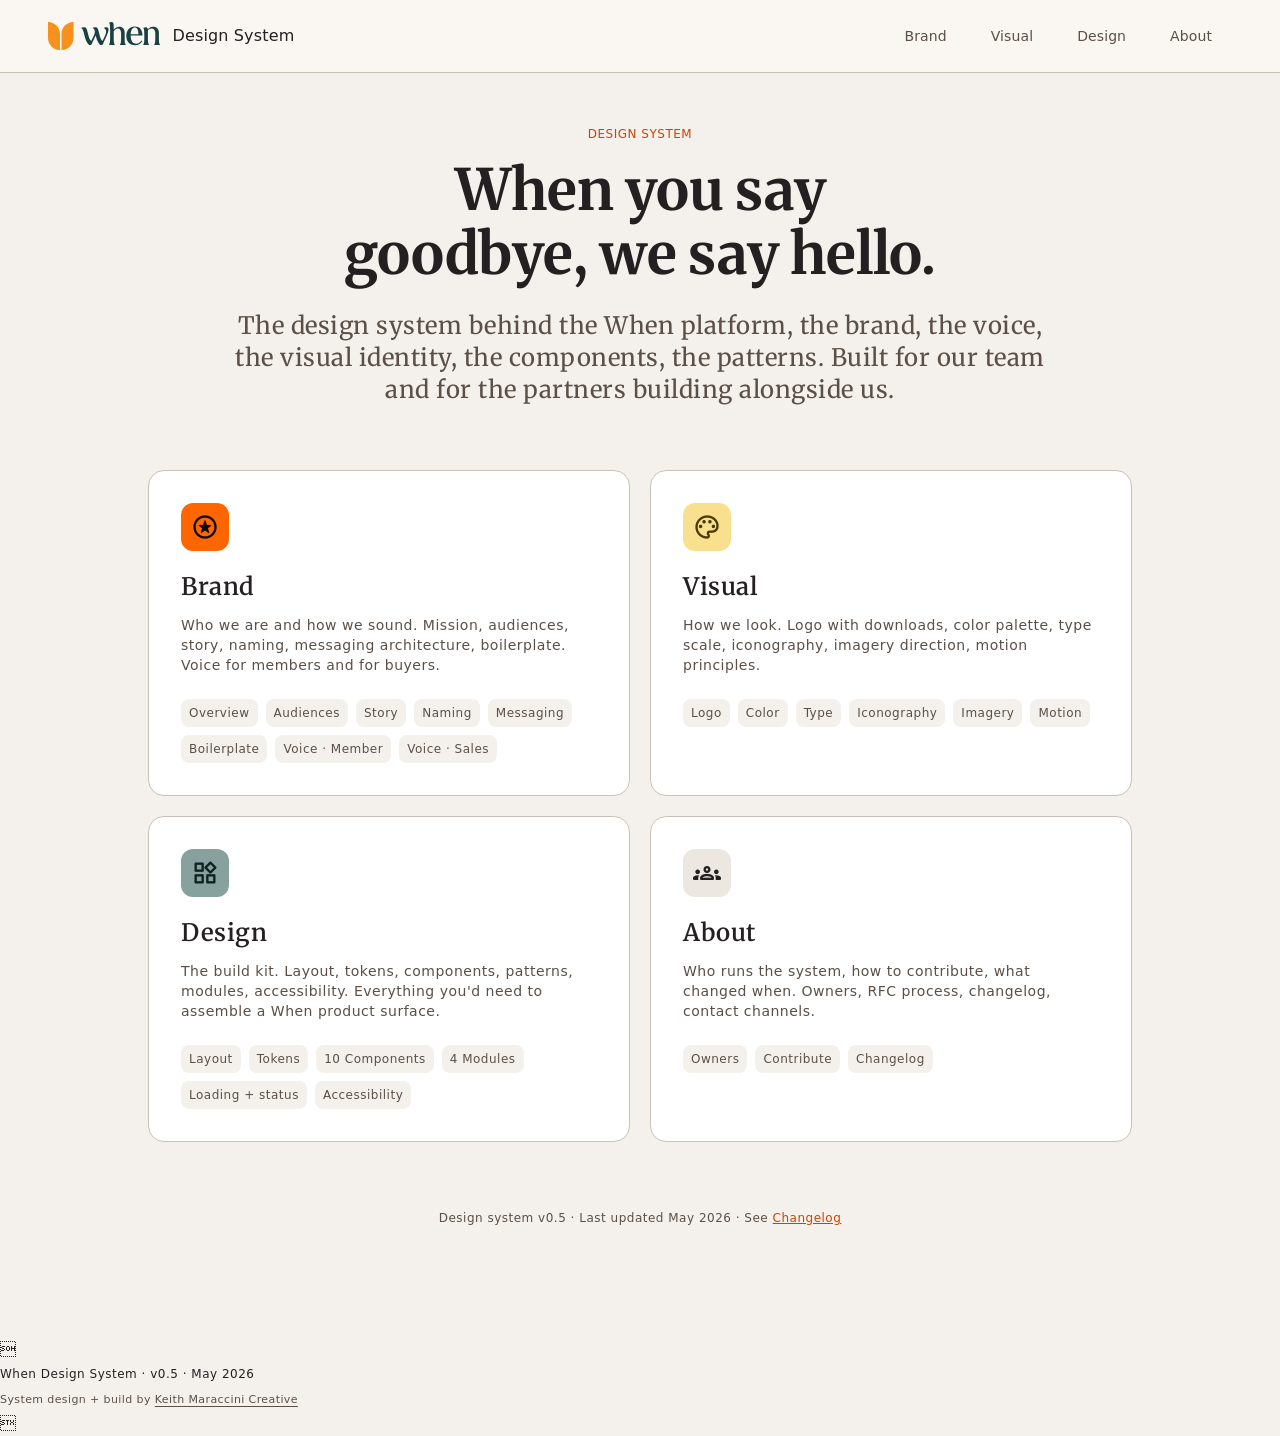
==== index.html @ 95ac3454 "Add When design + messaging system showcase (static site) Multi-page static showcase: brand, visual," ====
<!DOCTYPE html>
<html lang="en">
<head>
  <meta charset="UTF-8" />
  <meta name="viewport" content="width=device-width, initial-scale=1.0" />
  <title>When, Design System</title>
  <meta name="description" content="The When design system: brand, visual identity, design system, voice. Cross-team creative toolkit." />
  <link rel="icon" type="image/svg+xml" href="when-logo.svg" />
  <link rel="preconnect" href="https://fonts.gstatic.com" crossorigin />
  <link rel="stylesheet" href="https://fonts.googleapis.com/css2?family=Material+Symbols+Rounded:opsz,wght,FILL,GRAD@20..48,100..700,0..1,-50..200" />
  <link rel="stylesheet" href="https://fonts.googleapis.com/css2?family=Merriweather:opsz,wght@18..144,300..900&display=swap" />
  <link rel="stylesheet" href="showcase.css" />
  <style>
    /* Landing-page only: stacked 4-card grid */
    .landing { max-width: 1080px; margin: 0 auto; padding: var(--s-12) var(--s-12) var(--s-24); }
    .landing__hero { text-align: center; margin-bottom: var(--s-16); }
    .landing__hero .page__title { max-width: 22ch; margin-left: auto; margin-right: auto; }
    .landing__hero .page__intro { max-width: 56ch; margin-left: auto; margin-right: auto; }
    .landing__grid { display: grid; grid-template-columns: repeat(2, 1fr); gap: var(--s-5); }
    @media (max-width: 720px) { .landing__grid { grid-template-columns: 1fr; } }
    .landing__card {
      background: var(--color-surface-container-lowest);
      border: 1px solid var(--color-outline-variant);
      border-radius: var(--shape-lg);
      padding: var(--s-8);
      text-decoration: none;
      color: inherit;
      display: flex;
      flex-direction: column;
      gap: var(--s-3);
      transition:
        box-shadow var(--motion-duration-short3) var(--motion-easing-emphasized),
        transform  var(--motion-duration-short3) var(--motion-easing-emphasized),
        border-color var(--motion-duration-short3) var(--motion-easing-emphasized);
    }
    .landing__card:hover {
      box-shadow: var(--elev-3);
      transform: translateY(-2px);
      border-color: var(--color-primary);
    }
    .landing__card__icon {
      width: 48px;
      height: 48px;
      border-radius: var(--shape-md);
      background: var(--color-primary-container);
      color: var(--color-on-primary-container);
      display: grid;
      place-items: center;
      margin-bottom: var(--s-2);
    }
    .landing__card__icon .material-symbols-rounded { font-size: 28px; color: inherit; }
    .landing__card__title {
      font-family: var(--font-display);
      font-size: var(--type-headline-small-size);
      line-height: var(--type-headline-small-lh);
      font-weight: 600;
      margin: 0;
    }
    .landing__card__body {
      font-family: var(--font-body);
      font-size: var(--type-body-medium-size);
      line-height: var(--type-body-medium-lh);
      color: var(--color-on-surface-variant);
      margin: 0;
    }
    .landing__card__sublist {
      list-style: none;
      margin: var(--s-3) 0 0;
      padding: 0;
      display: flex;
      flex-wrap: wrap;
      gap: var(--s-2);
    }
    .landing__card__sublist li {
      font-family: var(--font-body);
      font-size: var(--type-body-small-size);
      color: var(--color-on-surface-variant);
      padding: 2px 8px;
      background: var(--color-surface-container);
      border-radius: var(--shape-sm);
    }
  </style>
</head>
<body>

  <header class="app-header">
    <a class="app-header__brand" href="./index.html">
      <img src="when-logo.svg" alt="When" />
      <span class="app-header__title">Design System</span>
    </a>
    <nav class="app-nav" aria-label="Primary">
      <a class="app-nav__link" href="./brand.html">Brand</a>
      <a class="app-nav__link" href="./visual.html">Visual</a>
      <a class="app-nav__link" href="./design.html">Design</a>
      <a class="app-nav__link" href="./governance.html">About</a>
    </nav>
  </header>

  <main class="landing">

    <section class="landing__hero">
      <span class="page__eyebrow">Design System</span>
      <h1 class="page__title">When you say goodbye, we say hello.</h1>
      <p class="page__intro">
        The design system behind the When platform, the brand, the voice, the
        visual identity, the components, the patterns. Built for our team and
        for the partners building alongside us.
      </p>
    </section>

    <div class="landing__grid">

      <a class="landing__card" href="./brand.html">
        <div class="landing__card__icon"><span class="material-symbols-rounded">stars</span></div>
        <h2 class="landing__card__title">Brand</h2>
        <p class="landing__card__body">Who we are and how we sound. Mission, audiences, story, naming, messaging architecture, boilerplate. Voice for members and for buyers.</p>
        <ul class="landing__card__sublist">
          <li>Overview</li><li>Audiences</li><li>Story</li><li>Naming</li><li>Messaging</li><li>Boilerplate</li><li>Voice · Member</li><li>Voice · Sales</li>
        </ul>
      </a>

      <a class="landing__card" href="./visual.html">
        <div class="landing__card__icon" style="background: var(--color-secondary-container); color: var(--color-on-secondary-container);"><span class="material-symbols-rounded">palette</span></div>
        <h2 class="landing__card__title">Visual</h2>
        <p class="landing__card__body">How we look. Logo with downloads, color palette, type scale, iconography, imagery direction, motion principles.</p>
        <ul class="landing__card__sublist">
          <li>Logo</li><li>Color</li><li>Type</li><li>Iconography</li><li>Imagery</li><li>Motion</li>
        </ul>
      </a>

      <a class="landing__card" href="./design.html">
        <div class="landing__card__icon" style="background: var(--color-tertiary-container); color: var(--color-on-tertiary-container);"><span class="material-symbols-rounded">widgets</span></div>
        <h2 class="landing__card__title">Design</h2>
        <p class="landing__card__body">The build kit. Layout, tokens, components, patterns, modules, accessibility. Everything you'd need to assemble a When product surface.</p>
        <ul class="landing__card__sublist">
          <li>Layout</li><li>Tokens</li><li>10 Components</li><li>4 Modules</li><li>Loading + status</li><li>Accessibility</li>
        </ul>
      </a>

      <a class="landing__card" href="./governance.html">
        <div class="landing__card__icon" style="background: var(--color-surface-container-high); color: var(--color-on-surface);"><span class="material-symbols-rounded">groups</span></div>
        <h2 class="landing__card__title">About</h2>
        <p class="landing__card__body">Who runs the system, how to contribute, what changed when. Owners, RFC process, changelog, contact channels.</p>
        <ul class="landing__card__sublist">
          <li>Owners</li><li>Contribute</li><li>Changelog</li>
        </ul>
      </a>

    </div>

    <p style="text-align: center; margin-top: var(--s-16); color: var(--color-on-surface-variant); font-size: var(--type-body-small-size);">
      Design system v0.5 · Last updated May 2026 · See <a href="./governance.html#changelog" class="block--inline-link">Changelog</a>
    </p>

  </main>

  
    <div class="footer-meta">
      <div class="footer-meta__line">When Design System · v0.5 · May 2026</div>
      <div class="footer-meta__credit">System design + build by <a href="#" class="footer-meta__link">Keith Maraccini Creative</a></div>
    </div>
  

</body>
</html>
---- showcase.css ----
/* ============================================================================
   When Design + Messaging System — Showcase
   Brand-tokenized. MD3 Expressive motion + shape + state spec.
   Source of truth for tokens: ~/when-snapshots/mega-audit-a8dbe18 (brand-when
   + design-system packages); approximated as CSS cubic-bezier where MD3 ships
   physics springs.
   ========================================================================== */

:root {
  /* Enable transitions between intrinsic-size keywords and explicit lengths */
  interpolate-size: allow-keywords;

  /* ─────────────────────────────────────────────────────────────────────
     COLOR — When brand palette (Radiance / Shine / Cloud / Linen)
     Source: packages/brand-when/src/palette.css (light theme)
     ───────────────────────────────────────────────────────────────────── */
  --color-primary:                #CC4400;
  --color-on-primary:             #FFFFFF;
  --color-primary-container:      #FF6600;
  --color-on-primary-container:   #0F0A0A;

  --color-secondary:              #FFBE00;
  --color-on-secondary:           #0F0A0A;
  --color-secondary-container:    #F8E08E;
  --color-on-secondary-container: #4A3A00;

  --color-tertiary:               #496767;
  --color-on-tertiary:            #FAFAF0;
  --color-tertiary-container:     #87A19E;
  --color-on-tertiary-container:  #0F2021;

  --color-error:                  #BA1A1A;
  --color-on-error:               #FFFFFF;
  --color-error-container:        #FFDAD5;
  --color-on-error-container:     #410002;

  --color-background:             #F4F1EC;
  --color-on-background:          #241F21;
  --color-surface:                #FAF7F2;
  --color-on-surface:             #241F21;
  --color-surface-bright:         #FFFFFF;
  --color-surface-dim:            #EFEBE5;
  --color-surface-container-lowest:  #FFFFFF;
  --color-surface-container-low:     #FAF7F2;
  --color-surface-container:         #F4F1EC;
  --color-surface-container-high:    #ECE8E1;
  --color-surface-container-highest: #E2DED6;
  --color-surface-variant:        #E7E3DC;
  --color-on-surface-variant:     #5B4F47;
  --color-outline:                #8B847B;
  --color-outline-variant:        #C8C2B7;
  --color-scrim:                  #0F0A0A;
  --color-warm-accent:            #FF9200;

  /* OFFICIAL BRAND MARKS — sourced from when-logo.svg / when-icon.svg.
     These are the canonical colors of the wordmark + icon. The system
     palette above (Radiance / Shine / Cloud / Linen) is the broader
     applied UI palette and is due for reconciliation with these marks
     in a next-pass color refresh. Until then, use brand-teal + brand-
     orange for any logo-adjacent or brand-attribution context. */
  --color-brand-teal:             #194142;
  --color-brand-orange:           #F7911E;

  --color-logo-teal:              #194142;
  --color-logo-orange:            #F7911E;

  /* ─────────────────────────────────────────────────────────────────────
     TYPE — Merriweather (display/headline/title/subtitle) · Google Sans Text (body/label)
     ───────────────────────────────────────────────────────────────────── */
  --font-display: 'Merriweather', Georgia, 'Times New Roman', serif;
  --font-title:   'Merriweather', Georgia, 'Times New Roman', serif;
  --font-body:    'Google Sans Text', 'Google Sans', -apple-system, BlinkMacSystemFont, 'Segoe UI', Roboto, system-ui, sans-serif;

  /* MD3 typescale (size · line-height · weight · letter-spacing). */
  --type-display-large-size:   57px;  --type-display-large-lh:   64px;  --type-display-large-w: 700; --type-display-large-ls: -0.25px;
  --type-display-medium-size:  45px;  --type-display-medium-lh:  52px;  --type-display-medium-w: 700; --type-display-medium-ls: 0px;
  --type-display-small-size:   36px;  --type-display-small-lh:   44px;  --type-display-small-w: 700; --type-display-small-ls: 0px;
  --type-headline-large-size:  32px;  --type-headline-large-lh:  40px;  --type-headline-large-w: 600;
  --type-headline-medium-size: 28px;  --type-headline-medium-lh: 36px;  --type-headline-medium-w: 600;
  --type-headline-small-size:  24px;  --type-headline-small-lh:  32px;  --type-headline-small-w: 600;
  --type-title-large-size:     22px;  --type-title-large-lh:     28px;  --type-title-large-w:     500;
  --type-title-medium-size:    16px;  --type-title-medium-lh:    24px;  --type-title-medium-w:    500;
  --type-title-small-size:     14px;  --type-title-small-lh:     20px;  --type-title-small-w:     500;
  --type-body-large-size:      16px;  --type-body-large-lh:      24px;  --type-body-large-w:      400; --type-body-large-ls: 0.5px;
  --type-body-medium-size:     14px;  --type-body-medium-lh:     20px;  --type-body-medium-w:     400; --type-body-medium-ls: 0.25px;
  --type-body-small-size:      12px;  --type-body-small-lh:      16px;  --type-body-small-w:      400; --type-body-small-ls: 0.4px;
  --type-label-large-size:     14px;  --type-label-large-lh:     20px;  --type-label-large-w:     500; --type-label-large-ls: 0.1px;
  --type-label-medium-size:    12px;  --type-label-medium-lh:     16px; --type-label-medium-w:    500; --type-label-medium-ls: 0.5px;
  --type-label-small-size:     11px;  --type-label-small-lh:      16px; --type-label-small-w:    500; --type-label-small-ls: 0.5px;

  /* ─────────────────────────────────────────────────────────────────────
     SPACING — 4dp grid
     ───────────────────────────────────────────────────────────────────── */
  --s-1: 4px;   --s-2: 8px;   --s-3: 12px;  --s-4: 16px;  --s-5: 20px;  --s-6: 24px;
  --s-7: 28px;  --s-8: 32px;  --s-10: 40px; --s-12: 48px; --s-14: 56px; --s-16: 64px;
  --s-20: 80px; --s-24: 96px; --s-32: 128px;

  /* ─────────────────────────────────────────────────────────────────────
     SHAPE — MD3 Expressive corner ladder
     ───────────────────────────────────────────────────────────────────── */
  --shape-none: 0px;
  --shape-xs:   4px;
  --shape-sm:   8px;
  --shape-md:   12px;
  --shape-lg:   16px;
  --shape-lg-increased: 20px;
  --shape-xl:   28px;
  --shape-xl-increased: 32px;
  --shape-2xl:  48px;
  --shape-full: 9999px;

  /* ─────────────────────────────────────────────────────────────────────
     MOTION — MD3 Expressive (CSS approximation of physics springs)
     Source mapping (mega-audit-a8dbe18 design-system tokens):
       spring-default-spatial (380/29)  → cubic-bezier(0.38, 1.21, 0.20, 0.98)   overshoot
       spring-fast-spatial    (800/38)  → cubic-bezier(0.42, 1.67, 0.21, 0.90)   strong overshoot
       spring-slow-spatial    (200/25)  → cubic-bezier(0.39, 1.21, 0.35, 0.99)   mild overshoot
       spring-default-effects (1600/80) → cubic-bezier(0.34, 0.80, 0.34, 1.00)   no overshoot
       spring-fast-effects    (3800/123) → cubic-bezier(0.31, 0.94, 0.34, 1.00)   no overshoot
       spring-slow-effects    (800/57)  → cubic-bezier(0.34, 0.88, 0.34, 1.00)   no overshoot
     Easing (no overshoot, no spring):
       easing-emphasized                → cubic-bezier(0.2, 0.0, 0, 1.0)
       easing-emphasized-decelerate     → cubic-bezier(0.05, 0.7, 0.1, 1.0)
       easing-emphasized-accelerate     → cubic-bezier(0.3, 0.0, 0.8, 0.15)
     ───────────────────────────────────────────────────────────────────── */
  --motion-spring-default-spatial: cubic-bezier(0.38, 1.21, 0.20, 0.98);
  --motion-spring-fast-spatial:    cubic-bezier(0.42, 1.67, 0.21, 0.90);
  --motion-spring-slow-spatial:    cubic-bezier(0.39, 1.21, 0.35, 0.99);
  --motion-spring-default-effects: cubic-bezier(0.34, 0.80, 0.34, 1.00);
  --motion-spring-fast-effects:    cubic-bezier(0.31, 0.94, 0.34, 1.00);
  --motion-spring-slow-effects:    cubic-bezier(0.34, 0.88, 0.34, 1.00);

  --motion-easing-emphasized:            cubic-bezier(0.2, 0.0, 0, 1.0);
  --motion-easing-emphasized-decelerate: cubic-bezier(0.05, 0.7, 0.1, 1.0);
  --motion-easing-emphasized-accelerate: cubic-bezier(0.3, 0.0, 0.8, 0.15);
  --motion-easing-standard:              cubic-bezier(0.2, 0.0, 0, 1.0);
  --motion-easing-linear:                cubic-bezier(0, 0, 1, 1);

  --motion-duration-short1: 50ms;
  --motion-duration-short2: 100ms;
  --motion-duration-short3: 150ms;
  --motion-duration-short4: 200ms;
  --motion-duration-medium1: 250ms;
  --motion-duration-medium2: 300ms;
  --motion-duration-medium3: 350ms;
  --motion-duration-medium4: 400ms;
  --motion-duration-long1: 450ms;
  --motion-duration-long2: 500ms;
  --motion-duration-long3: 550ms;
  --motion-duration-long4: 600ms;
  --motion-duration-extra-long1: 700ms;
  --motion-duration-extra-long2: 800ms;

  /* ─────────────────────────────────────────────────────────────────────
     STATE LAYERS — MD3 spec
     ───────────────────────────────────────────────────────────────────── */
  --state-hover-opacity:   0.08;
  --state-focus-opacity:   0.10;
  --state-pressed-opacity: 0.10;
  --state-dragged-opacity: 0.16;
  --state-disabled-content-opacity:   0.38;
  --state-disabled-container-opacity: 0.12;

  /* ─────────────────────────────────────────────────────────────────────
     ELEVATION — MD3 shadow envelopes (level 0–5)
     ───────────────────────────────────────────────────────────────────── */
  --elev-0: none;
  --elev-1: 0 1px 2px 0 rgba(0,0,0,0.10), 0 1px 3px 1px rgba(0,0,0,0.06);
  --elev-2: 0 1px 2px 0 rgba(0,0,0,0.10), 0 2px 6px 2px rgba(0,0,0,0.08);
  --elev-3: 0 1px 3px 0 rgba(0,0,0,0.10), 0 4px 8px 3px rgba(0,0,0,0.08);
  --elev-4: 0 2px 3px 0 rgba(0,0,0,0.10), 0 6px 10px 4px rgba(0,0,0,0.08);
  --elev-5: 0 4px 4px 0 rgba(0,0,0,0.10), 0 8px 12px 6px rgba(0,0,0,0.08);

  /* Layout */
  --col-max: 1080px;
  --sidebar-w: 256px;
}

/* ─────────────────────────────────────────────────────────────────────────
   Reset + base
   ───────────────────────────────────────────────────────────────────────── */
*, *::before, *::after { box-sizing: border-box; }
html, body { margin: 0; padding: 0; }
html {
  scroll-behavior: smooth;
  scroll-padding-top: 96px;
}
body {
  background: var(--color-background);
  color: var(--color-on-surface);
  font-family: var(--font-body);
  font-size: var(--type-body-large-size);
  line-height: var(--type-body-large-lh);
  letter-spacing: var(--type-body-large-ls);
  -webkit-font-smoothing: antialiased;
  -moz-osx-font-smoothing: grayscale;
}
button { font: inherit; color: inherit; }
a { color: var(--color-primary); }
a:hover { text-decoration-thickness: 2px; }

.material-symbols-rounded {
  font-variation-settings: 'FILL' 0, 'wght' 400, 'GRAD' 0, 'opsz' 24;
}

/* ─────────────────────────────────────────────────────────────────────────
   App shell — header + sticky sidebar TOC + main
   ───────────────────────────────────────────────────────────────────────── */
.app-header {
  position: sticky;
  top: 0;
  z-index: 50;
  background: var(--color-surface);
  border-bottom: 1px solid var(--color-outline-variant);
  display: flex;
  align-items: center;
  justify-content: space-between;
  padding: var(--s-4) var(--s-12);
  gap: var(--s-6);
}
.app-header__brand {
  display: flex;
  align-items: center;
  gap: var(--s-3);
  text-decoration: none;
}
.app-header__brand img { height: 28px; width: auto; display: block; }
.app-header__title {
  font-family: var(--font-body);
  font-weight: 500;
  font-size: var(--type-title-medium-size);
  letter-spacing: 0.15px;
  color: var(--color-on-surface);
}
.app-header__title em {
  font-style: normal;
  color: var(--color-on-surface-variant);
  font-weight: 400;
  margin-left: var(--s-2);
}
.app-nav { display: flex; gap: var(--s-1); align-items: center; }
.app-nav__link {
  display: inline-flex;
  align-items: center;
  gap: var(--s-2);
  height: 40px;
  padding: 0 var(--s-5);
  border-radius: var(--shape-full);
  font-family: var(--font-body);
  font-weight: 500;
  font-size: var(--type-label-large-size);
  letter-spacing: 0.1px;
  text-decoration: none;
  color: var(--color-on-surface-variant);
  transition:
    background    var(--motion-duration-short3) var(--motion-easing-emphasized),
    color         var(--motion-duration-short3) var(--motion-easing-emphasized),
    border-radius var(--motion-duration-short3) var(--motion-easing-emphasized);
}
.app-nav__link:hover {
  background: var(--color-surface-container-high);
  color: var(--color-on-surface);
}
.app-nav__link[aria-current="page"] {
  background: var(--color-secondary-container);
  color: var(--color-on-secondary-container);
}
.app-nav__link:active {
  border-radius: var(--shape-md);
}

/* Layout: sidebar + main */
/* ─────────────────────────────────────────────────────────────────────────
   SHELL — three-layer navigation
   ──────────────────────────────────────────────────────────────────────────
   Layer 1: .shell-rail        — icon + label vertical strip (88dp wide)
   Layer 2: .shell-subnav      — section list for the current destination (256dp)
   Layer 3: <details> accordions inside .shell-subnav for items with children

   At expanded+ (≥1024dp), all three layers are visible side-by-side.
   At medium (600–1023dp), the rail collapses to icons-only (no label).
   At compact (<600dp), rail + subnav hide; top-app-bar's hamburger
   surfaces them as a drawer.
   ───────────────────────────────────────────────────────────────────────── */

.shell {
  display: grid;
  grid-template-columns: 88px 256px minmax(0, 1fr);
  gap: 0;
  max-width: 1440px;
  margin: 0 auto;
  min-height: calc(100vh - 64px);
}
@media (max-width: 1024px) {
  .shell { grid-template-columns: 72px 240px minmax(0, 1fr); }
}
@media (max-width: 720px) {
  .shell { grid-template-columns: minmax(0, 1fr); }
  .shell-rail, .shell-subnav { display: none; }
}

/* LAYER 1 — RAIL */
.shell-rail {
  position: sticky;
  top: 64px;
  align-self: start;
  height: calc(100vh - 64px);
  overflow-y: auto;
  padding: var(--s-3) var(--s-2);
  background: var(--color-surface);
  border-right: 1px solid var(--color-outline-variant);
  display: flex;
  flex-direction: column;
  gap: var(--s-1);
  scrollbar-width: thin;
}
.shell-rail__item {
  display: flex;
  flex-direction: column;
  align-items: center;
  justify-content: center;
  gap: var(--s-1);
  padding: var(--s-3) var(--s-1);
  border-radius: var(--shape-md);
  color: var(--color-on-surface-variant);
  text-decoration: none;
  text-align: center;
  font-family: var(--font-body);
  font-size: 11px;
  font-weight: 500;
  letter-spacing: 0.3px;
  line-height: 1.2;
  transition:
    background var(--motion-duration-short3) var(--motion-easing-emphasized),
    color      var(--motion-duration-short3) var(--motion-easing-emphasized),
    transform  var(--motion-duration-short3) var(--motion-easing-emphasized);
}
.shell-rail__icon {
  width: 56px;
  height: 32px;
  border-radius: var(--shape-lg);
  display: grid;
  place-items: center;
  transition: background var(--motion-duration-short3) var(--motion-easing-emphasized);
}
.shell-rail__icon .material-symbols-rounded { font-size: 24px; color: inherit; }
.shell-rail__item:hover { color: var(--color-on-surface); }
.shell-rail__item:hover .shell-rail__icon { background: var(--color-surface-container-high); }
.shell-rail__item:focus-visible { outline: 3px solid var(--color-primary); outline-offset: -2px; }
.shell-rail__item:active { transform: scale(0.96); }
.shell-rail__item[aria-current="page"] {
  color: var(--color-on-secondary-container);
}
.shell-rail__item[aria-current="page"] .shell-rail__icon {
  background: var(--color-secondary-container);
}
.shell-rail__item[aria-current="page"] .shell-rail__icon .material-symbols-rounded {
  font-variation-settings: 'FILL' 1, 'wght' 500, 'GRAD' 0, 'opsz' 24;
}
@media (max-width: 1024px) {
  .shell-rail__label { display: none; }
  .shell-rail { padding: var(--s-2) var(--s-1); }
  .shell-rail__icon { width: 48px; height: 32px; }
}

/* LAYER 2 — SUBNAV */
.shell-subnav {
  position: sticky;
  top: 64px;
  align-self: start;
  height: calc(100vh - 64px);
  overflow-y: auto;
  padding: var(--s-5) var(--s-3) var(--s-8);
  background: var(--color-surface);
  border-right: 1px solid var(--color-outline-variant);
  font-family: var(--font-body);
  scrollbar-width: thin;
}
.shell-subnav__group { margin-bottom: var(--s-5); }
.shell-subnav__group-label {
  font-family: var(--font-body);
  font-size: 11px;
  font-weight: 700;
  letter-spacing: 0.5px;
  text-transform: uppercase;
  color: var(--color-on-surface-variant);
  margin: 0 0 var(--s-2);
  padding: 0 var(--s-3);
}
.shell-subnav__list { list-style: none; margin: 0; padding: 0; }
.shell-subnav__item {
  display: flex;
  align-items: center;
  gap: var(--s-2);
  padding: var(--s-2) var(--s-3);
  border-radius: var(--shape-md);
  color: var(--color-on-surface-variant);
  text-decoration: none;
  font-size: var(--type-body-medium-size);
  font-weight: 500;
  transition:
    background var(--motion-duration-short3) var(--motion-easing-emphasized),
    color      var(--motion-duration-short3) var(--motion-easing-emphasized);
}
.shell-subnav__item:hover { background: var(--color-surface-container-high); color: var(--color-on-surface); }
.shell-subnav__item:focus-visible { outline: 2px solid var(--color-primary); outline-offset: -1px; }
.shell-subnav__item.is-active {
  background: var(--color-secondary-container);
  color: var(--color-on-secondary-container);
  font-weight: 600;
}
.shell-subnav__item .material-symbols-rounded {
  font-size: 18px;
  color: inherit;
  flex-shrink: 0;
}

/* LAYER 3 — ACCORDION DROPDOWN inside subnav.
   Uses <details>/<summary> for native semantics + JS-free expand. Open/close
   transitions on the inner list's max-height + opacity. */
.shell-subnav__accordion {
  margin: 0;
  padding: 0;
}
.shell-subnav__accordion[open] > summary .shell-subnav__chevron {
  transform: rotate(90deg);
}
.shell-subnav__accordion > summary {
  list-style: none;
  cursor: pointer;
  display: flex;
  align-items: center;
  gap: var(--s-2);
  padding: var(--s-2) var(--s-3);
  border-radius: var(--shape-md);
  color: var(--color-on-surface-variant);
  font-family: var(--font-body);
  font-size: var(--type-body-medium-size);
  font-weight: 500;
  transition: background var(--motion-duration-short3) var(--motion-easing-emphasized),
              color      var(--motion-duration-short3) var(--motion-easing-emphasized);
}
.shell-subnav__accordion > summary::-webkit-details-marker { display: none; }
.shell-subnav__accordion > summary:hover { background: var(--color-surface-container-high); color: var(--color-on-surface); }
.shell-subnav__accordion > summary:focus-visible { outline: 2px solid var(--color-primary); outline-offset: -1px; }
.shell-subnav__chevron {
  margin-left: auto;
  font-size: 18px !important;
  transition: transform var(--motion-duration-short3) var(--motion-easing-emphasized);
}
.shell-subnav__sublist {
  list-style: none;
  margin: var(--s-1) 0 var(--s-2);
  padding: 0 0 0 var(--s-8);
  display: flex;
  flex-direction: column;
  gap: 2px;
  border-left: 1px solid var(--color-outline-variant);
  margin-left: var(--s-5);
}
.shell-subnav__sublist .shell-subnav__item {
  padding: var(--s-1) var(--s-3);
  font-size: var(--type-body-small-size);
}

/* LAYER 3 — main content column */
.shell-main {
  padding: var(--s-12) var(--s-10) var(--s-24);
  min-width: 0;
  max-width: 880px;
}
@media (max-width: 720px) {
  .shell-main { padding: var(--s-8) var(--s-5) var(--s-16); }
}

/* ─────────────────────────────────────────────────────────────────────────
   Legacy aliases — keep the old .sidebar selector usable for unmigrated
   page chrome until every page is on the new three-layer system.
   ───────────────────────────────────────────────────────────────────────── */
.sidebar { display: none; } /* old sidebar suppressed; new system used instead */

/* ─────────────────────────────────────────────────────────────────────────
   Page-level type
   ───────────────────────────────────────────────────────────────────────── */
.page__hero { margin-bottom: var(--s-16); }
.page__eyebrow {
  display: inline-block;
  font-family: var(--font-body);
  font-size: var(--type-label-medium-size);
  font-weight: 500;
  letter-spacing: 0.5px;
  text-transform: uppercase;
  color: var(--color-primary);
  margin-bottom: var(--s-3);
}
.page__title {
  font-family: var(--font-display);
  font-size: var(--type-display-large-size);
  line-height: var(--type-display-large-lh);
  font-weight: var(--type-display-large-w);
  letter-spacing: var(--type-display-large-ls);
  margin: 0 0 var(--s-5);
  text-wrap: balance;
  color: var(--color-on-surface);
  max-width: 16ch;
}
.page__intro {
  font-family: var(--font-display);
  font-size: var(--type-headline-small-size);
  line-height: var(--type-headline-small-lh);
  font-weight: 400;
  color: var(--color-on-surface-variant);
  max-width: 56ch;
  text-wrap: pretty;
}

.section { margin-top: var(--s-16); scroll-margin-top: 88px; }
.section__label {
  font-family: var(--font-body);
  font-size: var(--type-label-medium-size);
  font-weight: 700;
  letter-spacing: 0.5px;
  text-transform: uppercase;
  color: var(--color-primary);
  margin: 0 0 var(--s-3);
}
.section__title {
  font-family: var(--font-display);
  font-size: var(--type-headline-large-size);
  line-height: var(--type-headline-large-lh);
  font-weight: var(--type-headline-large-w);
  margin: 0 0 var(--s-3);
  text-wrap: balance;
  color: var(--color-on-surface);
}
.section__intro {
  font-family: var(--font-body);
  font-size: var(--type-body-large-size);
  line-height: var(--type-body-large-lh);
  color: var(--color-on-surface-variant);
  margin: 0 0 var(--s-8);
  max-width: 66ch;
}

.subsection { margin-top: var(--s-12); }
.subsection__title {
  font-family: var(--font-display);
  font-size: var(--type-title-large-size);
  line-height: var(--type-title-large-lh);
  font-weight: 600;
  margin: 0 0 var(--s-3);
}
.subsection__body {
  font-family: var(--font-body);
  font-size: var(--type-body-medium-size);
  line-height: var(--type-body-medium-lh);
  color: var(--color-on-surface-variant);
  margin: 0 0 var(--s-5);
  max-width: 70ch;
}

/* Live badge */
.live-badge {
  display: inline-flex;
  align-items: center;
  gap: var(--s-1);
  font-family: var(--font-body);
  font-size: 11px;
  font-weight: 600;
  letter-spacing: 0.5px;
  text-transform: uppercase;
  color: var(--color-on-surface-variant);
  margin-left: var(--s-3);
  padding: 2px var(--s-2);
  background: var(--color-secondary-container);
  color: var(--color-on-secondary-container);
  border-radius: var(--shape-sm);
}
.live-badge::before {
  content: "";
  width: 6px;
  height: 6px;
  border-radius: 50%;
  background: var(--color-primary);
  animation: live-pulse 1.4s var(--motion-spring-default-effects) infinite;
}
@keyframes live-pulse {
  0%, 100% { opacity: 0.4; transform: scale(0.85); }
  50%      { opacity: 1.0; transform: scale(1.0); }
}

/* Grids */
.grid-2 { display: grid; grid-template-columns: 1fr 1fr; gap: var(--s-4); }
.grid-3 { display: grid; grid-template-columns: repeat(3, 1fr); gap: var(--s-4); }
.grid-4 { display: grid; grid-template-columns: repeat(4, 1fr); gap: var(--s-4); }
@media (max-width: 720px) {
  .grid-2, .grid-3, .grid-4 { grid-template-columns: 1fr; }
}

/* ─────────────────────────────────────────────────────────────────────────
   Demo cell — container for a primitive sample
   ───────────────────────────────────────────────────────────────────────── */
.demo {
  background: var(--color-surface-container-lowest);
  border: 1px solid var(--color-outline-variant);
  border-radius: var(--shape-lg);
  padding: var(--s-6);
  display: flex;
  flex-direction: column;
  gap: var(--s-4);
}
.demo__label {
  display: flex;
  align-items: center;
  justify-content: space-between;
  gap: var(--s-3);
  font-family: var(--font-body);
  font-size: var(--type-label-medium-size);
  font-weight: 600;
  letter-spacing: 0.5px;
  text-transform: uppercase;
  color: var(--color-on-surface);
  margin: 0;
}
.demo__body {
  display: flex;
  flex-wrap: wrap;
  align-items: center;
  gap: var(--s-3);
  min-height: 64px;
}
.demo__body--center { justify-content: center; }
.demo__stage {
  display: flex;
  align-items: center;
  justify-content: center;
  padding: var(--s-6);
  background: var(--color-surface-container);
  border-radius: var(--shape-md);
  min-height: 120px;
}
.demo__note {
  font-family: var(--font-body);
  font-size: var(--type-body-small-size);
  line-height: 1.5;
  color: var(--color-on-surface-variant);
  margin: 0;
}
.demo__meta {
  font-family: ui-monospace, SFMono-Regular, Menlo, monospace;
  font-size: 11px;
  color: var(--color-on-surface-variant);
  line-height: 1.6;
  margin: 0;
}

.tag {
  display: inline-block;
  padding: 2px 8px;
  border-radius: var(--shape-sm);
  background: var(--color-tertiary-container);
  color: var(--color-on-tertiary-container);
  font-family: var(--font-body);
  font-size: 11px;
  font-weight: 600;
  letter-spacing: 0.5px;
  text-transform: uppercase;
}

/* ─────────────────────────────────────────────────────────────────────────
   Color swatches
   ───────────────────────────────────────────────────────────────────────── */
.swatch {
  display: flex;
  flex-direction: column;
  border-radius: var(--shape-lg);
  overflow: hidden;
  border: 1px solid var(--color-outline-variant);
}
.swatch__chip {
  height: 96px;
  display: flex;
  align-items: flex-end;
  padding: var(--s-3);
  font-family: var(--font-body);
  font-size: var(--type-label-medium-size);
  font-weight: 500;
}
.swatch__meta {
  padding: var(--s-3);
  background: var(--color-surface-container-lowest);
  font-family: var(--font-body);
  font-size: var(--type-body-small-size);
}
.swatch__meta strong {
  display: block;
  font-weight: 600;
  color: var(--color-on-surface);
  font-size: var(--type-label-medium-size);
  margin-bottom: var(--s-1);
}
.swatch__meta code {
  font-family: ui-monospace, SFMono-Regular, Menlo, monospace;
  font-size: 11px;
  color: var(--color-on-surface-variant);
}

/* ─────────────────────────────────────────────────────────────────────────
   Type sample row
   ───────────────────────────────────────────────────────────────────────── */
.type-list {
  background: var(--color-surface-container-lowest);
  border: 1px solid var(--color-outline-variant);
  border-radius: var(--shape-lg);
  padding: 0 var(--s-6);
}
.type-row {
  display: grid;
  grid-template-columns: 200px 1fr;
  gap: var(--s-6);
  padding: var(--s-5) 0;
  align-items: baseline;
  border-bottom: 1px solid var(--color-outline-variant);
}
.type-row:last-child { border-bottom: 0; }
.type-row__meta {
  font-family: var(--font-body);
  font-size: var(--type-label-medium-size);
  color: var(--color-on-surface-variant);
}
.type-row__meta strong { display: block; color: var(--color-on-surface); font-weight: 600; }
.type-row__demo { margin: 0; }

.t-display-l { font-family: var(--font-display); font-size: var(--type-display-large-size); line-height: var(--type-display-large-lh); font-weight: 700; letter-spacing: -0.25px; }
.t-display-m { font-family: var(--font-display); font-size: var(--type-display-medium-size); line-height: var(--type-display-medium-lh); font-weight: 700; }
.t-display-s { font-family: var(--font-display); font-size: var(--type-display-small-size); line-height: var(--type-display-small-lh); font-weight: 700; }
.t-headline-l { font-family: var(--font-display); font-size: var(--type-headline-large-size); line-height: var(--type-headline-large-lh); font-weight: 600; }
.t-headline-m { font-family: var(--font-display); font-size: var(--type-headline-medium-size); line-height: var(--type-headline-medium-lh); font-weight: 600; }
.t-headline-s { font-family: var(--font-display); font-size: var(--type-headline-small-size); line-height: var(--type-headline-small-lh); font-weight: 600; }
.t-title-l { font-family: var(--font-title); font-size: var(--type-title-large-size); line-height: var(--type-title-large-lh); font-weight: 500; }
.t-title-m { font-family: var(--font-title); font-size: var(--type-title-medium-size); line-height: var(--type-title-medium-lh); font-weight: 500; letter-spacing: 0.15px; }
.t-title-s { font-family: var(--font-title); font-size: var(--type-title-small-size); line-height: var(--type-title-small-lh); font-weight: 500; }
.t-body-l { font-family: var(--font-body); font-size: var(--type-body-large-size); line-height: var(--type-body-large-lh); font-weight: 400; letter-spacing: 0.5px; }
.t-body-m { font-family: var(--font-body); font-size: var(--type-body-medium-size); line-height: var(--type-body-medium-lh); font-weight: 400; letter-spacing: 0.25px; }
.t-body-s { font-family: var(--font-body); font-size: var(--type-body-small-size); line-height: var(--type-body-small-lh); font-weight: 400; letter-spacing: 0.4px; }
.t-label-l { font-family: var(--font-body); font-size: var(--type-label-large-size); line-height: var(--type-label-large-lh); font-weight: 500; letter-spacing: 0.1px; }
.t-label-m { font-family: var(--font-body); font-size: var(--type-label-medium-size); line-height: var(--type-label-medium-lh); font-weight: 500; letter-spacing: 0.5px; }
.t-label-s { font-family: var(--font-body); font-size: var(--type-label-small-size); line-height: var(--type-label-small-lh); font-weight: 500; letter-spacing: 0.5px; }

/* ─────────────────────────────────────────────────────────────────────────
   Spacing & shape & elevation visualizations
   ───────────────────────────────────────────────────────────────────────── */
.spacing-row {
  display: grid;
  grid-template-columns: 100px 80px 1fr;
  gap: var(--s-5);
  padding: var(--s-3) 0;
  align-items: center;
  border-bottom: 1px solid var(--color-outline-variant);
}
.spacing-row:last-child { border-bottom: 0; }
.spacing-row__name {
  font-family: ui-monospace, SFMono-Regular, Menlo, monospace;
  font-size: 12px;
  color: var(--color-on-surface);
}
.spacing-row__value {
  font-family: var(--font-body);
  font-size: var(--type-label-medium-size);
  color: var(--color-on-surface-variant);
}
.spacing-row__bar {
  height: 16px;
  border-radius: var(--shape-xs);
  background: var(--color-primary);
}

.shape-grid { display: grid; grid-template-columns: repeat(4, 1fr); gap: var(--s-4); }
@media (max-width: 720px) { .shape-grid { grid-template-columns: 1fr 1fr; } }
.shape-cell {
  background: var(--color-surface-container-lowest);
  border: 1px solid var(--color-outline-variant);
  border-radius: var(--shape-lg);
  padding: var(--s-5);
  display: flex;
  flex-direction: column;
  align-items: center;
  gap: var(--s-3);
}
.shape-cell__demo {
  width: 96px;
  height: 96px;
  background: var(--color-primary);
}
.shape-cell__name {
  font-family: ui-monospace, SFMono-Regular, Menlo, monospace;
  font-size: 11px;
  color: var(--color-on-surface-variant);
  text-align: center;
}
.shape-cell__name strong { display: block; color: var(--color-on-surface); font-family: var(--font-body); font-weight: 600; font-size: var(--type-label-medium-size); margin-bottom: 2px; }

.elev-cell {
  background: var(--color-surface);
  border-radius: var(--shape-lg);
  padding: var(--s-5);
  display: flex;
  flex-direction: column;
  align-items: center;
  gap: var(--s-3);
}
.elev-cell__demo {
  width: 96px;
  height: 64px;
  background: var(--color-surface-bright);
  border-radius: var(--shape-md);
}

/* ─────────────────────────────────────────────────────────────────────────
   BUTTONS — MD3 Expressive
   Press transitions: emphasized curve (no overshoot, snappy)
   Shape-morph: corner-full → corner-md on :active
   Hover lift: elev-0 → elev-1 on filled
   ───────────────────────────────────────────────────────────────────────── */
.btn {
  position: relative;
  overflow: hidden;
  display: inline-flex;
  align-items: center;
  justify-content: center;
  gap: var(--s-2);
  height: var(--s-10);                            /* 40dp = MD3 standard button */
  padding: 0 var(--s-6);
  border: 0;
  border-radius: var(--shape-full);
  font-family: var(--font-body);
  font-weight: var(--type-label-large-w);
  font-size: var(--type-label-large-size);
  line-height: var(--type-label-large-lh);
  letter-spacing: var(--type-label-large-ls);
  cursor: pointer;
  text-decoration: none;
  /* PRESS TRANSITIONS — emphasized, short3 (150ms), no overshoot.
     Hover/state-layer fade is short2 (100ms). Spring-default-spatial
     is RESERVED for large state changes (tab strip expand, sheet open) —
     not press feedback (overshoot on press = jitter). */
  transition:
    transform     var(--motion-duration-short3) var(--motion-easing-emphasized),
    border-radius var(--motion-duration-short3) var(--motion-easing-emphasized),
    background    var(--motion-duration-short2) var(--motion-easing-emphasized),
    box-shadow    var(--motion-duration-short3) var(--motion-easing-emphasized),
    color         var(--motion-duration-short2) var(--motion-easing-emphasized);
}
.btn::before {
  content: "";
  position: absolute; inset: 0;
  opacity: 0;
  pointer-events: none;
  transition: opacity var(--motion-duration-short2) var(--motion-easing-emphasized);
}
.btn:focus-visible {
  outline: 3px solid var(--color-primary);
  outline-offset: 2px;
}
.btn:active {
  /* MD3 Expressive press signature: shape softens within the rounded
     family. Pill (corner-full) presses to corner-large-increased (20dp).
     The button stays clearly pill-shaped, just visibly softened. Per
     Material Design blog (May 2025 Expressive update): "the shape
     gracefully morphs, softening from a pill to a slightly less
     rounded shape, then back." NEVER corner-md (12dp) or below, that
     reads as pill-to-square. */
  transform: scale(0.96);
  border-radius: var(--shape-lg-increased);
}
.btn[disabled],
.btn:disabled {
  cursor: not-allowed;
  background: color-mix(in srgb, var(--color-on-surface) 12%, transparent) !important;
  color: color-mix(in srgb, var(--color-on-surface) 38%, transparent) !important;
  box-shadow: none !important;
  pointer-events: none;
}

/* Filled */
.btn--filled {
  background: var(--color-primary);
  color: var(--color-on-primary);
  box-shadow: var(--elev-0);
}
.btn--filled::before { background: var(--color-on-primary); }
.btn--filled:hover {
  box-shadow: var(--elev-1);
}
.btn--filled:hover::before  { opacity: var(--state-hover-opacity); }
.btn--filled:focus-visible::before { opacity: var(--state-focus-opacity); }
.btn--filled:active::before { opacity: var(--state-pressed-opacity); }

/* Tonal (secondary-container) */
.btn--tonal {
  background: var(--color-secondary-container);
  color: var(--color-on-secondary-container);
}
.btn--tonal::before { background: var(--color-on-secondary-container); }
.btn--tonal:hover { box-shadow: var(--elev-1); }
.btn--tonal:hover::before { opacity: var(--state-hover-opacity); }
.btn--tonal:focus-visible::before { opacity: var(--state-focus-opacity); }
.btn--tonal:active::before { opacity: var(--state-pressed-opacity); }

/* Outlined */
.btn--outlined {
  background: transparent;
  border: 1px solid var(--color-outline);
  color: var(--color-primary);
}
.btn--outlined::before { background: var(--color-primary); }
.btn--outlined:hover { border-color: var(--color-primary); }
.btn--outlined:hover::before { opacity: var(--state-hover-opacity); }
.btn--outlined:focus-visible::before { opacity: var(--state-focus-opacity); }
.btn--outlined:active::before { opacity: var(--state-pressed-opacity); }

/* Text */
.btn--text {
  background: transparent;
  color: var(--color-primary);
  padding: 0 var(--s-3);
}
.btn--text::before { background: var(--color-primary); }
.btn--text:hover::before  { opacity: var(--state-hover-opacity); }
.btn--text:focus-visible::before { opacity: var(--state-focus-opacity); }
.btn--text:active::before { opacity: var(--state-pressed-opacity); }

/* Elevated (filled-card-on-surface variant) */
.btn--elevated {
  background: var(--color-surface-container-low);
  color: var(--color-primary);
  box-shadow: var(--elev-1);
}
.btn--elevated::before { background: var(--color-primary); }
.btn--elevated:hover { box-shadow: var(--elev-2); }
.btn--elevated:hover::before { opacity: var(--state-hover-opacity); }
.btn--elevated:focus-visible::before { opacity: var(--state-focus-opacity); }
.btn--elevated:active::before { opacity: var(--state-pressed-opacity); }

/* Size variants */
.btn--xs { height: 32px; font-size: 13px; padding: 0 var(--s-4); }
.btn--sm { height: 40px; padding: 0 var(--s-4); }
.btn--lg { height: 56px; font-size: var(--type-title-medium-size); padding: 0 var(--s-8); }
.btn--xl { height: 96px; font-size: var(--type-title-large-size); padding: 0 var(--s-10); }

/* ─────────────────────────────────────────────────────────────────────────
   ICON BUTTONS — MD3 Expressive
   ───────────────────────────────────────────────────────────────────────── */
.icon-btn {
  position: relative;
  overflow: hidden;
  width: 40px;
  height: 40px;
  display: inline-grid;
  place-items: center;
  border: 0;
  border-radius: var(--shape-full);
  background: transparent;
  color: var(--color-on-surface-variant);
  cursor: pointer;
  transition:
    transform     var(--motion-duration-short3) var(--motion-easing-emphasized),
    border-radius var(--motion-duration-short3) var(--motion-easing-emphasized),
    background    var(--motion-duration-short2) var(--motion-easing-emphasized);
}
.icon-btn::before {
  content: "";
  position: absolute; inset: 0;
  background: currentColor;
  opacity: 0;
  pointer-events: none;
  transition: opacity var(--motion-duration-short2) var(--motion-easing-emphasized);
}
.icon-btn:hover::before { opacity: var(--state-hover-opacity); }
.icon-btn:focus-visible { outline: 3px solid var(--color-primary); outline-offset: 2px; }
.icon-btn:focus-visible::before { opacity: var(--state-focus-opacity); }
.icon-btn:active::before { opacity: var(--state-pressed-opacity); }
.icon-btn:active { transform: scale(0.92); border-radius: var(--shape-lg-increased); }
.icon-btn .material-symbols-rounded { font-size: 24px; color: inherit; }

.icon-btn--filled {
  background: var(--color-primary);
  color: var(--color-on-primary);
}
.icon-btn--filled::before { background: var(--color-on-primary); }
.icon-btn--tonal {
  background: var(--color-secondary-container);
  color: var(--color-on-secondary-container);
}
.icon-btn--tonal::before { background: var(--color-on-secondary-container); }
.icon-btn--outlined {
  border: 1px solid var(--color-outline);
  color: var(--color-primary);
}
.icon-btn--outlined::before { background: var(--color-primary); }

/* ─────────────────────────────────────────────────────────────────────────
   FAB — Floating Action Button
   ───────────────────────────────────────────────────────────────────────── */
.fab {
  position: relative;
  overflow: hidden;
  width: 56px;
  height: 56px;
  display: inline-grid;
  place-items: center;
  border: 0;
  border-radius: var(--shape-lg);
  background: var(--color-primary-container);
  color: var(--color-on-primary-container);
  box-shadow: var(--elev-3);
  cursor: pointer;
  transition:
    transform     var(--motion-duration-short3) var(--motion-spring-fast-spatial),
    border-radius var(--motion-duration-short3) var(--motion-spring-fast-spatial),
    box-shadow    var(--motion-duration-short3) var(--motion-easing-emphasized);
}
.fab::before {
  content: "";
  position: absolute; inset: 0;
  background: var(--color-on-primary-container);
  opacity: 0;
  pointer-events: none;
  transition: opacity var(--motion-duration-short2) var(--motion-easing-emphasized);
}
.fab:hover { box-shadow: var(--elev-4); }
.fab:hover::before { opacity: var(--state-hover-opacity); }
.fab:focus-visible { outline: 3px solid var(--color-primary); outline-offset: 2px; }
.fab:focus-visible::before { opacity: var(--state-focus-opacity); }
.fab:active {
  /* FAB rests at corner-lg (16dp). Press softens MORE rounded to
     corner-xl (28dp), the "balloonier" feel that's the MD3 Expressive
     FAB press signature. corner-2xl (48dp) was over-dramatic. */
  transform: scale(0.96);
  border-radius: var(--shape-xl);
}
.fab:active::before { opacity: var(--state-pressed-opacity); }
.fab .material-symbols-rounded { font-size: 24px; color: inherit; }
.fab--sm { width: 40px; height: 40px; border-radius: var(--shape-md); }
.fab--lg { width: 96px; height: 96px; border-radius: var(--shape-xl); }
.fab--lg .material-symbols-rounded { font-size: 36px; }
.fab--extended {
  width: auto;
  height: 56px;
  padding: 0 var(--s-5);
  border-radius: var(--shape-lg);
  display: inline-flex;
  align-items: center;
  gap: var(--s-2);
  font-family: var(--font-body);
  font-weight: 500;
  font-size: var(--type-label-large-size);
}

/* ─────────────────────────────────────────────────────────────────────────
   CHIPS
   ───────────────────────────────────────────────────────────────────────── */
.chip {
  position: relative;
  overflow: hidden;
  display: inline-flex;
  align-items: center;
  gap: var(--s-2);
  height: 32px;
  padding: 0 var(--s-3);
  border-radius: var(--shape-sm);
  background: transparent;
  border: 1px solid var(--color-outline);
  color: var(--color-on-surface);
  font-family: var(--font-body);
  font-size: var(--type-label-large-size);
  font-weight: 500;
  letter-spacing: 0.1px;
  cursor: pointer;
  transition:
    background    var(--motion-duration-short3) var(--motion-easing-emphasized),
    border-color  var(--motion-duration-short3) var(--motion-easing-emphasized),
    color         var(--motion-duration-short3) var(--motion-easing-emphasized),
    transform     var(--motion-duration-short3) var(--motion-easing-emphasized);
}
.chip::before {
  content: "";
  position: absolute; inset: 0;
  background: currentColor;
  opacity: 0;
  pointer-events: none;
  transition: opacity var(--motion-duration-short2) var(--motion-easing-emphasized);
}
.chip:hover::before { opacity: var(--state-hover-opacity); }
.chip:focus-visible { outline: 2px solid var(--color-primary); outline-offset: 2px; }
.chip:active { transform: scale(0.97); }
.chip .material-symbols-rounded { font-size: 18px; color: inherit; }
.chip.is-selected {
  background: var(--color-secondary-container);
  color: var(--color-on-secondary-container);
  border-color: transparent;
}

/* ─────────────────────────────────────────────────────────────────────────
   INPUTS — outlined text field
   ───────────────────────────────────────────────────────────────────────── */
.field { display: flex; flex-direction: column; gap: var(--s-1); width: 100%; }
.field__label {
  font-family: var(--font-body);
  font-size: var(--type-label-medium-size);
  font-weight: 500;
  color: var(--color-on-surface-variant);
  letter-spacing: 0.5px;
  text-transform: uppercase;
}
.field__help {
  font-family: var(--font-body);
  font-size: var(--type-body-small-size);
  color: var(--color-on-surface-variant);
  margin: 0;
}
.field__error {
  font-family: var(--font-body);
  font-size: var(--type-body-small-size);
  color: var(--color-error);
  margin: 0;
  display: flex;
  align-items: center;
  gap: var(--s-1);
}
.input {
  height: var(--s-14);
  padding: 0 var(--s-4);
  border-radius: var(--shape-xs);
  border: 1px solid var(--color-outline);
  background: var(--color-surface-container-lowest);
  color: var(--color-on-surface);
  font-family: inherit;
  font-size: var(--type-body-large-size);
  width: 100%;
  transition:
    border-color var(--motion-duration-short3) var(--motion-easing-emphasized),
    border-width var(--motion-duration-short3) var(--motion-easing-emphasized);
}
.input:hover { border-color: var(--color-on-surface); }
.input:focus,
.input:focus-visible {
  outline: none;
  border-color: var(--color-primary);
  border-width: 2px;
  padding: 0 calc(var(--s-4) - 1px);
}
.input::placeholder { color: var(--color-on-surface-variant); opacity: 0.6; }
.input[aria-invalid="true"] { border-color: var(--color-error); }
.input[aria-invalid="true"]:focus { border-color: var(--color-error); }
.input:disabled {
  opacity: var(--state-disabled-content-opacity);
  background: var(--color-surface-container);
  cursor: not-allowed;
}

/* ─────────────────────────────────────────────────────────────────────────
   CARDS
   ───────────────────────────────────────────────────────────────────────── */
.card {
  background: var(--color-surface-container-lowest);
  border-radius: var(--shape-lg);
  padding: var(--s-7);
  box-shadow: var(--elev-1);
  transition:
    box-shadow var(--motion-duration-short3) var(--motion-easing-emphasized),
    transform  var(--motion-duration-short3) var(--motion-easing-emphasized);
}
.card--outlined {
  background: var(--color-surface);
  border: 1px solid var(--color-outline-variant);
  box-shadow: var(--elev-0);
}
.card--interactive { cursor: pointer; }
.card--interactive:hover { box-shadow: var(--elev-3); transform: translateY(-2px); }
.card--interactive:active { transform: translateY(0) scale(0.99); box-shadow: var(--elev-1); }

/* ─────────────────────────────────────────────────────────────────────────
   TAB STRIP — pills that become circles (elastic motion preserved)
   ───────────────────────────────────────────────────────────────────────── */
.tabstrip {
  display: flex;
  justify-content: center;
  container-type: inline-size;
  container-name: tabstrip;
}
.tabstrip__bar {
  display: flex;
  align-items: stretch;
  gap: 0;
  width: fit-content;
  max-width: 100%;
  height: var(--s-16);
  background: var(--color-surface-container-lowest);
  border-radius: var(--shape-full);
  box-shadow: var(--elev-1);
  padding: 0;
  transition: width var(--motion-duration-medium2) var(--motion-spring-default-spatial);
}
.tabstrip__btn {
  flex: 0 0 auto;
  height: 100%;
  min-width: var(--s-16);
  padding: 0 var(--s-5);
  display: flex;
  align-items: center;
  justify-content: center;
  gap: var(--s-2);
  border: 0;
  background: transparent;
  border-radius: var(--shape-full);
  color: var(--color-on-surface-variant);
  font-family: var(--font-body);
  font-weight: 500;
  font-size: var(--type-label-large-size);
  letter-spacing: 0.1px;
  white-space: nowrap;
  cursor: pointer;
  transition:
    width      var(--motion-duration-medium2) var(--motion-spring-default-spatial),
    padding    var(--motion-duration-medium2) var(--motion-spring-default-spatial),
    background var(--motion-duration-short3)  var(--motion-easing-emphasized),
    color      var(--motion-duration-short3)  var(--motion-easing-emphasized);
}
.tabstrip__btn:hover { background: color-mix(in srgb, var(--color-on-surface-variant) 8%, transparent); }
.tabstrip__btn.is-selected {
  background: var(--color-secondary-container);
  color: var(--color-on-secondary-container);
}
.tabstrip__btn-icon { display: none; }
.tabstrip__btn .material-symbols-rounded { font-size: 20px; color: inherit; }
@container tabstrip (max-width: 600px) {
  .tabstrip__btn { width: var(--s-16); padding: 0; }
  .tabstrip__btn-label { display: none; }
  .tabstrip__btn-icon { display: inline-block; font-size: 24px; }
}

/* ─────────────────────────────────────────────────────────────────────────
   PILL BAR — generic pill row (alternative to tabstrip without elastic)
   ───────────────────────────────────────────────────────────────────────── */
.pillbar {
  display: inline-flex;
  background: var(--color-surface-container);
  border-radius: var(--shape-full);
  padding: 4px;
  gap: 0;
}
.pillbar__btn {
  height: 36px;
  padding: 0 var(--s-4);
  border: 0;
  background: transparent;
  border-radius: var(--shape-full);
  font-family: var(--font-body);
  font-weight: 500;
  font-size: var(--type-label-medium-size);
  color: var(--color-on-surface-variant);
  cursor: pointer;
  transition:
    background var(--motion-duration-short3) var(--motion-easing-emphasized),
    color      var(--motion-duration-short3) var(--motion-easing-emphasized);
}
.pillbar__btn.is-active {
  background: var(--color-surface);
  color: var(--color-on-surface);
  box-shadow: var(--elev-1);
}

/* ─────────────────────────────────────────────────────────────────────────
   MOTION SAMPLES (live demos)
   ───────────────────────────────────────────────────────────────────────── */
.motion-cell {
  display: grid;
  grid-template-rows: auto 1fr auto;
  gap: var(--s-3);
  padding: var(--s-5);
  background: var(--color-surface-container-lowest);
  border: 1px solid var(--color-outline-variant);
  border-radius: var(--shape-lg);
}
.motion-cell__label {
  font-family: var(--font-body);
  font-size: var(--type-label-medium-size);
  font-weight: 600;
  letter-spacing: 0.5px;
  text-transform: uppercase;
  color: var(--color-on-surface);
  margin: 0;
}
.motion-cell__stage {
  background: var(--color-surface-container);
  border-radius: var(--shape-md);
  height: 120px;
  display: flex;
  align-items: center;
  justify-content: center;
  overflow: hidden;
  position: relative;
}
.motion-cell__meta {
  font-family: ui-monospace, SFMono-Regular, Menlo, monospace;
  font-size: 11px;
  color: var(--color-on-surface-variant);
  margin: 0;
  line-height: 1.6;
}
.motion-dot {
  width: 32px;
  height: 32px;
  border-radius: var(--shape-full);
  background: var(--color-primary);
  flex-shrink: 0;
}
@keyframes motion-slide {
  0%   { transform: translateX(-80px); }
  45%  { transform: translateX( 80px); }
  50%  { transform: translateX( 80px); }
  95%  { transform: translateX(-80px); }
  100% { transform: translateX(-80px); }
}
@keyframes motion-pulse {
  0%   { opacity: 0.2; transform: scale(0.8); }
  50%  { opacity: 1;   transform: scale(1.0); }
  100% { opacity: 0.2; transform: scale(0.8); }
}
@keyframes motion-morph {
  /* MD3 Expressive press signature: shape stays in the rounded family.
     Pill (corner-full) → corner-large-increased (20dp) → back. Never
     into a hard corner. */
  0%, 100% { border-radius: var(--shape-full);          transform: scale(1); }
  50%      { border-radius: var(--shape-lg-increased);  transform: scale(0.92); }
}
@keyframes motion-lift {
  0%, 100% { transform: translateY(0); box-shadow: var(--elev-1); }
  50%      { transform: translateY(-16px); box-shadow: var(--elev-3); }
}
.motion-dot--spring-default-spatial { animation: motion-slide 3s var(--motion-spring-default-spatial) infinite; }
.motion-dot--spring-fast-spatial    { animation: motion-slide 3s var(--motion-spring-fast-spatial)    infinite; }
.motion-dot--spring-default-effects { animation: motion-slide 3s var(--motion-spring-default-effects) infinite; }
.motion-dot--emphasized             { animation: motion-slide 3s var(--motion-easing-emphasized)             infinite; }
.motion-dot--decelerate             { animation: motion-slide 3s var(--motion-easing-emphasized-decelerate)  infinite; }
.motion-dot--accelerate             { animation: motion-slide 3s var(--motion-easing-emphasized-accelerate)  infinite; }
.motion-dot--linear                 { animation: motion-slide 3s linear infinite; }
.motion-dot--pulse                  { animation: motion-pulse 2s var(--motion-spring-default-effects) infinite; }
.motion-dot--morph                  { animation: motion-morph 2s var(--motion-spring-default-spatial) infinite; }
.motion-dot--lift                   { animation: motion-lift  2s var(--motion-spring-default-spatial) infinite; }
.motion-dot--short                  { animation: motion-slide 0.6s var(--motion-spring-default-spatial) infinite; }
.motion-dot--med                    { animation: motion-slide 1.5s var(--motion-spring-default-spatial) infinite; }
.motion-dot--long                   { animation: motion-slide 3s   var(--motion-spring-default-spatial) infinite; }

/* Hint pulse / bubble-in / lift-on-scroll / shared-axis-x / subnav slide */
@keyframes hint-pulse {
  0%, 100% { box-shadow: 0 0 0 0 color-mix(in srgb, var(--color-primary) 0%, transparent); }
  50%      { box-shadow: 0 0 0 8px color-mix(in srgb, var(--color-primary) 12%, transparent); }
}
.hint-pulse { animation: hint-pulse 2.4s var(--motion-spring-default-effects) infinite; }

@keyframes bubble-in {
  0%   { opacity: 0; transform: translateY(8px) scale(0.96); }
  100% { opacity: 1; transform: translateY(0)   scale(1.0);  }
}
.bubble-in { animation: bubble-in 0.45s var(--motion-spring-default-spatial) both; }

@keyframes lift-on-scroll-anim {
  0%, 40%   { transform: translateY(0); box-shadow: var(--elev-1); }
  60%, 100% { transform: translateY(-4px); box-shadow: var(--elev-3); }
}
.lift-on-scroll-demo { animation: lift-on-scroll-anim 3.5s var(--motion-easing-emphasized) infinite alternate; }

@keyframes shared-axis-x {
  0%   { opacity: 1; transform: translateX(0); }
  35%  { opacity: 0; transform: translateX(-30px); }
  50%  { opacity: 0; transform: translateX(30px); }
  100% { opacity: 1; transform: translateX(0); }
}
.shared-axis-x { animation: shared-axis-x 1.2s var(--motion-easing-emphasized) infinite; animation-delay: 0.4s; }

@keyframes subnav-slide {
  0%, 30%  { width: 0; opacity: 0; }
  50%, 80% { width: 200px; opacity: 1; }
  100%     { width: 0; opacity: 0; }
}
.subnav-slide-demo { animation: subnav-slide 4s var(--motion-spring-default-spatial) infinite; overflow: hidden; }

/* ─────────────────────────────────────────────────────────────────────────
   PROGRESS — circular + linear
   ───────────────────────────────────────────────────────────────────────── */
.progress-circular {
  width: 48px;
  height: 48px;
  border: 4px solid color-mix(in srgb, var(--color-primary) 24%, transparent);
  border-top-color: var(--color-primary);
  border-radius: 50%;
  animation: progress-spin 1.2s linear infinite;
}
.progress-circular--lg { width: 64px; height: 64px; border-width: 5px; }
@keyframes progress-spin {
  to { transform: rotate(360deg); }
}

.progress-linear {
  position: relative;
  width: 100%;
  height: 4px;
  background: color-mix(in srgb, var(--color-primary) 16%, transparent);
  border-radius: 2px;
  overflow: hidden;
}
.progress-linear::after {
  content: "";
  position: absolute;
  inset: 0;
  width: 30%;
  background: var(--color-primary);
  border-radius: 2px;
  animation: progress-linear-slide 1.6s var(--motion-easing-emphasized) infinite;
}
@keyframes progress-linear-slide {
  0%   { transform: translateX(-100%); }
  60%  { transform: translateX(350%); }
  100% { transform: translateX(350%); }
}

/* Skeleton */
.skeleton {
  background: linear-gradient(90deg,
    color-mix(in srgb, var(--color-on-surface) 6%, transparent) 0%,
    color-mix(in srgb, var(--color-on-surface) 12%, transparent) 50%,
    color-mix(in srgb, var(--color-on-surface) 6%, transparent) 100%);
  background-size: 200% 100%;
  animation: skeleton-shimmer 1.6s linear infinite;
  border-radius: var(--shape-xs);
}
@keyframes skeleton-shimmer {
  0%   { background-position: 200% 0; }
  100% { background-position: -200% 0; }
}
.skeleton--text { height: 14px; }
.skeleton--title { height: 24px; }
.skeleton--card { height: 96px; border-radius: var(--shape-md); }
.skeleton--avatar { width: 40px; height: 40px; border-radius: 50%; }

/* ─────────────────────────────────────────────────────────────────────────
   JAMIE CHAT MODULE
   ───────────────────────────────────────────────────────────────────────── */
.jamie {
  display: flex;
  flex-direction: column;
  height: 480px;
  background: var(--color-surface-container-low);
  border-radius: var(--shape-lg);
  border: 1px solid var(--color-outline-variant);
  overflow: hidden;
}
.jamie__header {
  display: flex;
  align-items: center;
  gap: var(--s-3);
  padding: var(--s-4) var(--s-5);
  background: var(--color-surface-container-lowest);
  border-bottom: 1px solid var(--color-outline-variant);
}
.jamie__avatar {
  width: 32px;
  height: 32px;
  border-radius: 50%;
  background: var(--color-tertiary);
  color: var(--color-on-tertiary);
  display: grid;
  place-items: center;
  font-family: var(--font-display);
  font-weight: 600;
  font-size: 14px;
}
.jamie__name {
  font-family: var(--font-body);
  font-weight: 600;
  font-size: var(--type-label-large-size);
  color: var(--color-on-surface);
}
.jamie__status {
  display: flex;
  align-items: center;
  gap: var(--s-1);
  font-family: var(--font-body);
  font-size: var(--type-body-small-size);
  color: var(--color-on-surface-variant);
}
.jamie__status::before {
  content: "";
  width: 6px;
  height: 6px;
  border-radius: 50%;
  background: #2ECC71;
}
.jamie__log {
  flex: 1 1 auto;
  overflow-y: auto;
  padding: var(--s-5);
  display: flex;
  flex-direction: column;
  gap: var(--s-3);
}
.jamie__bubble {
  max-width: 78%;
  padding: var(--s-3) var(--s-4);
  border-radius: var(--shape-lg);
  font-family: var(--font-body);
  font-size: var(--type-body-medium-size);
  line-height: var(--type-body-medium-lh);
  animation: bubble-in 0.45s var(--motion-spring-default-spatial) both;
}
.jamie__bubble--assistant {
  background: var(--color-surface-container-high);
  color: var(--color-on-surface);
  align-self: flex-start;
  border-bottom-left-radius: var(--shape-sm);
}
.jamie__bubble--user {
  background: var(--color-primary);
  color: var(--color-on-primary);
  align-self: flex-end;
  border-bottom-right-radius: var(--shape-sm);
}
.jamie__bubble--system {
  align-self: center;
  background: transparent;
  color: var(--color-on-surface-variant);
  font-family: var(--font-body);
  font-size: var(--type-body-small-size);
  font-style: normal;
}
.jamie__typing {
  align-self: flex-start;
  display: inline-flex;
  align-items: center;
  gap: 4px;
  padding: var(--s-3) var(--s-4);
  background: var(--color-surface-container-high);
  border-radius: var(--shape-lg);
  border-bottom-left-radius: var(--shape-sm);
}
.jamie__typing span {
  width: 6px;
  height: 6px;
  border-radius: 50%;
  background: var(--color-on-surface-variant);
  animation: jamie-typing 1.4s var(--motion-spring-default-effects) infinite;
}
.jamie__typing span:nth-child(2) { animation-delay: 0.15s; }
.jamie__typing span:nth-child(3) { animation-delay: 0.30s; }
@keyframes jamie-typing {
  0%, 60%, 100% { opacity: 0.3; transform: translateY(0); }
  30%           { opacity: 1;   transform: translateY(-3px); }
}
.jamie__suggested {
  display: flex;
  flex-wrap: wrap;
  gap: var(--s-2);
  padding: 0 var(--s-5) var(--s-3);
}
.jamie__composer {
  display: flex;
  align-items: center;
  gap: var(--s-2);
  padding: var(--s-3) var(--s-4);
  background: var(--color-surface-container-lowest);
  border-top: 1px solid var(--color-outline-variant);
}
.jamie__composer .input { height: 44px; }
.jamie__send {
  position: relative;
  overflow: hidden;
  width: 44px;
  height: 44px;
  border: 0;
  border-radius: var(--shape-full);
  background: var(--color-primary);
  color: var(--color-on-primary);
  cursor: pointer;
  display: grid;
  place-items: center;
  flex-shrink: 0;
  transition:
    transform     var(--motion-duration-short3) var(--motion-easing-emphasized),
    border-radius var(--motion-duration-short3) var(--motion-easing-emphasized);
}
.jamie__send:active { transform: scale(0.92); border-radius: var(--shape-lg-increased); }
.jamie__send .material-symbols-rounded { font-size: 22px; }

/* ─────────────────────────────────────────────────────────────────────────
   PLAN CARD — a When-specific module
   ───────────────────────────────────────────────────────────────────────── */
.plan-card {
  display: flex;
  flex-direction: column;
  gap: var(--s-4);
  background: var(--color-surface-container-lowest);
  border-radius: var(--shape-lg);
  border: 1px solid var(--color-outline-variant);
  padding: var(--s-6);
  transition:
    box-shadow var(--motion-duration-short3) var(--motion-easing-emphasized),
    transform  var(--motion-duration-short3) var(--motion-easing-emphasized);
}
.plan-card:hover { box-shadow: var(--elev-2); transform: translateY(-2px); }
.plan-card__head {
  display: flex;
  justify-content: space-between;
  align-items: flex-start;
  gap: var(--s-3);
}
.plan-card__carrier {
  font-family: var(--font-body);
  font-size: var(--type-body-small-size);
  font-weight: 600;
  letter-spacing: 0.5px;
  text-transform: uppercase;
  color: var(--color-on-surface-variant);
}
.plan-card__name {
  font-family: var(--font-display);
  font-size: var(--type-title-large-size);
  line-height: var(--type-title-large-lh);
  font-weight: 600;
  color: var(--color-on-surface);
  margin: 4px 0 0;
}
.plan-card__price {
  text-align: right;
}
.plan-card__price-amount {
  font-family: var(--font-display);
  font-size: var(--type-headline-medium-size);
  line-height: 1;
  font-weight: 700;
  color: var(--color-primary);
}
.plan-card__price-meta {
  font-family: var(--font-body);
  font-size: var(--type-body-small-size);
  color: var(--color-on-surface-variant);
  margin-top: 4px;
}
.plan-card__facts {
  display: grid;
  grid-template-columns: 1fr 1fr;
  gap: var(--s-3) var(--s-5);
  padding: var(--s-4) 0;
  border-top: 1px solid var(--color-outline-variant);
  border-bottom: 1px solid var(--color-outline-variant);
}
.plan-card__fact {
  display: flex;
  flex-direction: column;
}
.plan-card__fact-label {
  font-family: var(--font-body);
  font-size: var(--type-label-small-size);
  font-weight: 500;
  letter-spacing: 0.5px;
  text-transform: uppercase;
  color: var(--color-on-surface-variant);
}
.plan-card__fact-value {
  font-family: var(--font-body);
  font-size: var(--type-title-medium-size);
  font-weight: 600;
  color: var(--color-on-surface);
}
.plan-card__cta {
  display: flex;
  gap: var(--s-3);
  justify-content: flex-end;
}

/* ─────────────────────────────────────────────────────────────────────────
   STEPS — numbered progress
   ───────────────────────────────────────────────────────────────────────── */
.steps {
  display: flex;
  flex-direction: column;
  gap: var(--s-3);
}
.steps__item {
  display: flex;
  align-items: flex-start;
  gap: var(--s-4);
}
.steps__num {
  flex-shrink: 0;
  width: 32px;
  height: 32px;
  border-radius: 50%;
  background: var(--color-primary-container);
  color: var(--color-on-primary-container);
  display: grid;
  place-items: center;
  font-family: var(--font-display);
  font-weight: 700;
  font-size: 14px;
}
.steps__text {
  font-family: var(--font-body);
  font-size: var(--type-body-medium-size);
  line-height: var(--type-body-medium-lh);
  padding-top: 4px;
}

/* ─────────────────────────────────────────────────────────────────────────
   LIST ITEMS
   ───────────────────────────────────────────────────────────────────────── */
.list {
  background: var(--color-surface-container-lowest);
  border-radius: var(--shape-md);
  border: 1px solid var(--color-outline-variant);
  overflow: hidden;
}
.list__item {
  display: flex;
  align-items: center;
  gap: var(--s-4);
  padding: var(--s-3) var(--s-5);
  cursor: pointer;
  transition: background var(--motion-duration-short3) var(--motion-easing-emphasized);
  border-bottom: 1px solid var(--color-outline-variant);
}
.list__item:last-child { border-bottom: 0; }
.list__item:hover { background: var(--color-surface-container-low); }
.list__item-avatar {
  width: 40px;
  height: 40px;
  border-radius: 50%;
  background: var(--color-tertiary-container);
  color: var(--color-on-tertiary-container);
  display: grid;
  place-items: center;
  flex-shrink: 0;
}
.list__item-text { flex: 1 1 auto; min-width: 0; }
.list__item-title {
  font-family: var(--font-body);
  font-weight: 500;
  font-size: var(--type-body-medium-size);
  color: var(--color-on-surface);
}
.list__item-supporting {
  font-family: var(--font-body);
  font-size: var(--type-body-small-size);
  color: var(--color-on-surface-variant);
}

/* ─────────────────────────────────────────────────────────────────────────
   SNACKBAR / TOAST
   ───────────────────────────────────────────────────────────────────────── */
.snackbar {
  display: inline-flex;
  align-items: center;
  gap: var(--s-3);
  background: var(--color-inverse-surface, #241F21);
  color: #F4F1EC;
  padding: var(--s-3) var(--s-5);
  border-radius: var(--shape-xs);
  box-shadow: var(--elev-3);
  font-family: var(--font-body);
  font-size: var(--type-body-medium-size);
}
.snackbar__action {
  background: transparent;
  border: 0;
  color: var(--color-primary-container);
  font-family: var(--font-body);
  font-weight: 600;
  cursor: pointer;
  padding: 0;
}

/* ─────────────────────────────────────────────────────────────────────────
   DIALOG
   ───────────────────────────────────────────────────────────────────────── */
.dialog {
  background: var(--color-surface-container-high);
  border-radius: var(--shape-xl);
  padding: var(--s-7);
  max-width: 420px;
  box-shadow: var(--elev-3);
}
.dialog__icon {
  width: 40px;
  height: 40px;
  border-radius: 50%;
  background: var(--color-primary-container);
  color: var(--color-on-primary-container);
  display: grid;
  place-items: center;
  margin-bottom: var(--s-4);
}
.dialog__title {
  font-family: var(--font-display);
  font-size: var(--type-headline-small-size);
  line-height: var(--type-headline-small-lh);
  font-weight: 600;
  margin: 0 0 var(--s-3);
}
.dialog__body {
  font-family: var(--font-body);
  font-size: var(--type-body-medium-size);
  line-height: var(--type-body-medium-lh);
  color: var(--color-on-surface-variant);
  margin: 0 0 var(--s-5);
}
.dialog__actions {
  display: flex;
  justify-content: flex-end;
  gap: var(--s-2);
}

/* ─────────────────────────────────────────────────────────────────────────
   EMPTY STATE / ERROR STATE
   ───────────────────────────────────────────────────────────────────────── */
.state {
  display: flex;
  flex-direction: column;
  align-items: center;
  text-align: center;
  padding: var(--s-12) var(--s-5);
  background: var(--color-surface-container-lowest);
  border-radius: var(--shape-lg);
  border: 1px solid var(--color-outline-variant);
}
.state__icon {
  width: 64px;
  height: 64px;
  border-radius: 50%;
  background: var(--color-secondary-container);
  color: var(--color-on-secondary-container);
  display: grid;
  place-items: center;
  margin-bottom: var(--s-5);
}
.state__icon .material-symbols-rounded { font-size: 32px; color: inherit; }
.state--error .state__icon {
  background: var(--color-error-container);
  color: var(--color-on-error-container);
}
.state__title {
  font-family: var(--font-display);
  font-size: var(--type-headline-small-size);
  font-weight: 600;
  margin: 0 0 var(--s-2);
}
.state__body {
  font-family: var(--font-body);
  font-size: var(--type-body-medium-size);
  color: var(--color-on-surface-variant);
  max-width: 48ch;
  margin: 0 0 var(--s-6);
}

/* ─────────────────────────────────────────────────────────────────────────
   TRUST STRIP / LEDE / CALLOUTS
   ───────────────────────────────────────────────────────────────────────── */
.trust-strip {
  display: flex;
  flex-wrap: wrap;
  gap: var(--s-4) var(--s-6);
  padding: var(--s-4) 0;
  border-top: 1px solid var(--color-outline-variant);
}
.trust-strip__item {
  display: inline-flex;
  align-items: center;
  gap: var(--s-2);
  font-family: var(--font-body);
  font-size: var(--type-body-small-size);
  color: var(--color-on-surface-variant);
}
.trust-strip__item .material-symbols-rounded {
  font-size: 18px;
  color: var(--color-primary);
}

.lede {
  display: flex;
  gap: var(--s-4);
  padding: var(--s-5);
  background: var(--color-surface-container-low);
  border-radius: var(--shape-lg);
}
.lede__icon {
  width: 44px;
  height: 44px;
  border-radius: 50%;
  background: var(--color-primary-container);
  color: var(--color-on-primary-container);
  display: grid;
  place-items: center;
  flex-shrink: 0;
}
.lede__icon .material-symbols-rounded { font-size: 24px; }
.lede__text {
  font-family: var(--font-body);
  font-size: var(--type-body-medium-size);
  line-height: var(--type-body-medium-lh);
}

.privacy-note {
  display: inline-flex;
  align-items: center;
  gap: var(--s-2);
  font-family: var(--font-body);
  font-size: var(--type-body-small-size);
  color: var(--color-on-surface-variant);
}
.privacy-note .material-symbols-rounded {
  font-size: 16px;
  color: var(--color-primary);
}

/* ─────────────────────────────────────────────────────────────────────────
   VOICE & TONE (used by voice.html)
   ───────────────────────────────────────────────────────────────────────── */
.principle {
  display: grid;
  grid-template-columns: 1fr 1fr;
  gap: var(--s-5);
  margin-bottom: var(--s-5);
}
@media (max-width: 720px) { .principle { grid-template-columns: 1fr; } }
.do, .dont {
  border-radius: var(--shape-lg);
  padding: var(--s-6);
  font-family: var(--font-body);
  font-size: var(--type-body-medium-size);
  line-height: var(--type-body-medium-lh);
}
.do { background: var(--color-secondary-container); color: var(--color-on-secondary-container); }
.dont { background: var(--color-error-container); color: var(--color-on-error-container); }
.do__label, .dont__label {
  font-family: var(--font-body);
  font-size: var(--type-label-medium-size);
  font-weight: 700;
  letter-spacing: 0.5px;
  text-transform: uppercase;
  margin-bottom: var(--s-3);
}
/* Quoted example — body type, not display. Long quotes at display size in a
   narrow main column crunch and wrap awkwardly; body-large gives 9–10 words
   per line. text-wrap: pretty rebalances the last line to avoid orphans. */
.example {
  background: var(--color-surface-container);
  border-radius: var(--shape-md);
  padding: var(--s-5);
  margin: var(--s-3) 0;
  font-family: var(--font-body);
  font-size: var(--type-body-large-size);
  line-height: 1.55;
  letter-spacing: var(--type-body-large-ls);
  color: var(--color-on-surface);
  text-wrap: pretty;
  max-width: 64ch;
}
.example--secondary { background: var(--color-tertiary-container); color: var(--color-on-tertiary-container); }
.voice-row {
  display: grid;
  grid-template-columns: 280px 1fr;
  gap: var(--s-6);
  align-items: baseline;
  padding: var(--s-6) 0;
  border-bottom: 1px solid var(--color-outline-variant);
}
.voice-row:last-child { border-bottom: 0; }
@media (max-width: 720px) {
  .voice-row { grid-template-columns: 1fr; gap: var(--s-3); padding: var(--s-5) 0; }
}
.voice-row__title {
  font-family: var(--font-display);
  font-size: var(--type-headline-small-size);
  line-height: var(--type-headline-small-lh);
  font-weight: 600;
  margin: 0;
}
.voice-row__body {
  font-family: var(--font-body);
  font-size: var(--type-body-large-size);
  line-height: var(--type-body-large-lh);
  margin: 0;
}
.wordlist {
  display: grid;
  grid-template-columns: 1fr 1fr;
  gap: 0;
  background: var(--color-surface-container-lowest);
  border-radius: var(--shape-lg);
  overflow: hidden;
  border: 1px solid var(--color-outline-variant);
}
.wordlist__col { padding: var(--s-5); }
.wordlist__col + .wordlist__col { border-left: 1px solid var(--color-outline-variant); }
.wordlist__head {
  font-family: var(--font-body);
  font-size: var(--type-label-medium-size);
  font-weight: 700;
  letter-spacing: 0.5px;
  text-transform: uppercase;
  margin: 0 0 var(--s-3);
}
.wordlist__col--do .wordlist__head { color: var(--color-primary); }
.wordlist__col--dont .wordlist__head { color: var(--color-error); }
.wordlist ul { margin: 0; padding-left: var(--s-5); }
.wordlist li { font-family: var(--font-body); font-size: var(--type-body-medium-size); line-height: 1.6; }
@media (max-width: 720px) {
  .wordlist { grid-template-columns: 1fr; }
  .wordlist__col + .wordlist__col { border-left: 0; border-top: 1px solid var(--color-outline-variant); }
}

/* ─────────────────────────────────────────────────────────────────────────
   Footer
   ───────────────────────────────────────────────────────────────────────── */
.app-footer {
  margin-top: var(--s-24);
  padding: var(--s-12) var(--s-8);
  border-top: 1px solid var(--color-outline-variant);
  background: var(--color-surface);
  display: flex;
  flex-direction: column;
  align-items: center;
  gap: var(--s-3);
  text-align: center;
  font-family: var(--font-body);
  font-size: var(--type-body-small-size);
  color: var(--color-on-surface-variant);
}
.app-footer img { height: 24px; width: auto; display: block; }
.footer-meta { display: flex; flex-direction: column; gap: 2px; }
.footer-meta__line {
  font-family: var(--font-body);
  font-size: var(--type-body-small-size);
  color: var(--color-on-surface);
}
.footer-meta__credit {
  font-family: var(--font-body);
  font-size: var(--type-label-small-size);
  color: var(--color-on-surface-variant);
  letter-spacing: 0.4px;
}
.footer-meta__link {
  color: var(--color-on-surface-variant);
  text-decoration: underline;
  text-decoration-thickness: 1px;
  text-underline-offset: 3px;
  transition: color var(--motion-duration-short3) var(--motion-easing-emphasized);
}
.footer-meta__link:hover { color: var(--color-primary); }

/* ─────────────────────────────────────────────────────────────────────────
   Reduced motion — every animation off
   ───────────────────────────────────────────────────────────────────────── */
@media (prefers-reduced-motion: reduce) {
  *, *::before, *::after {
    transition-duration: 0.01ms !important;
    animation-duration: 0.01ms !important;
    animation-iteration-count: 1 !important;
  }
}
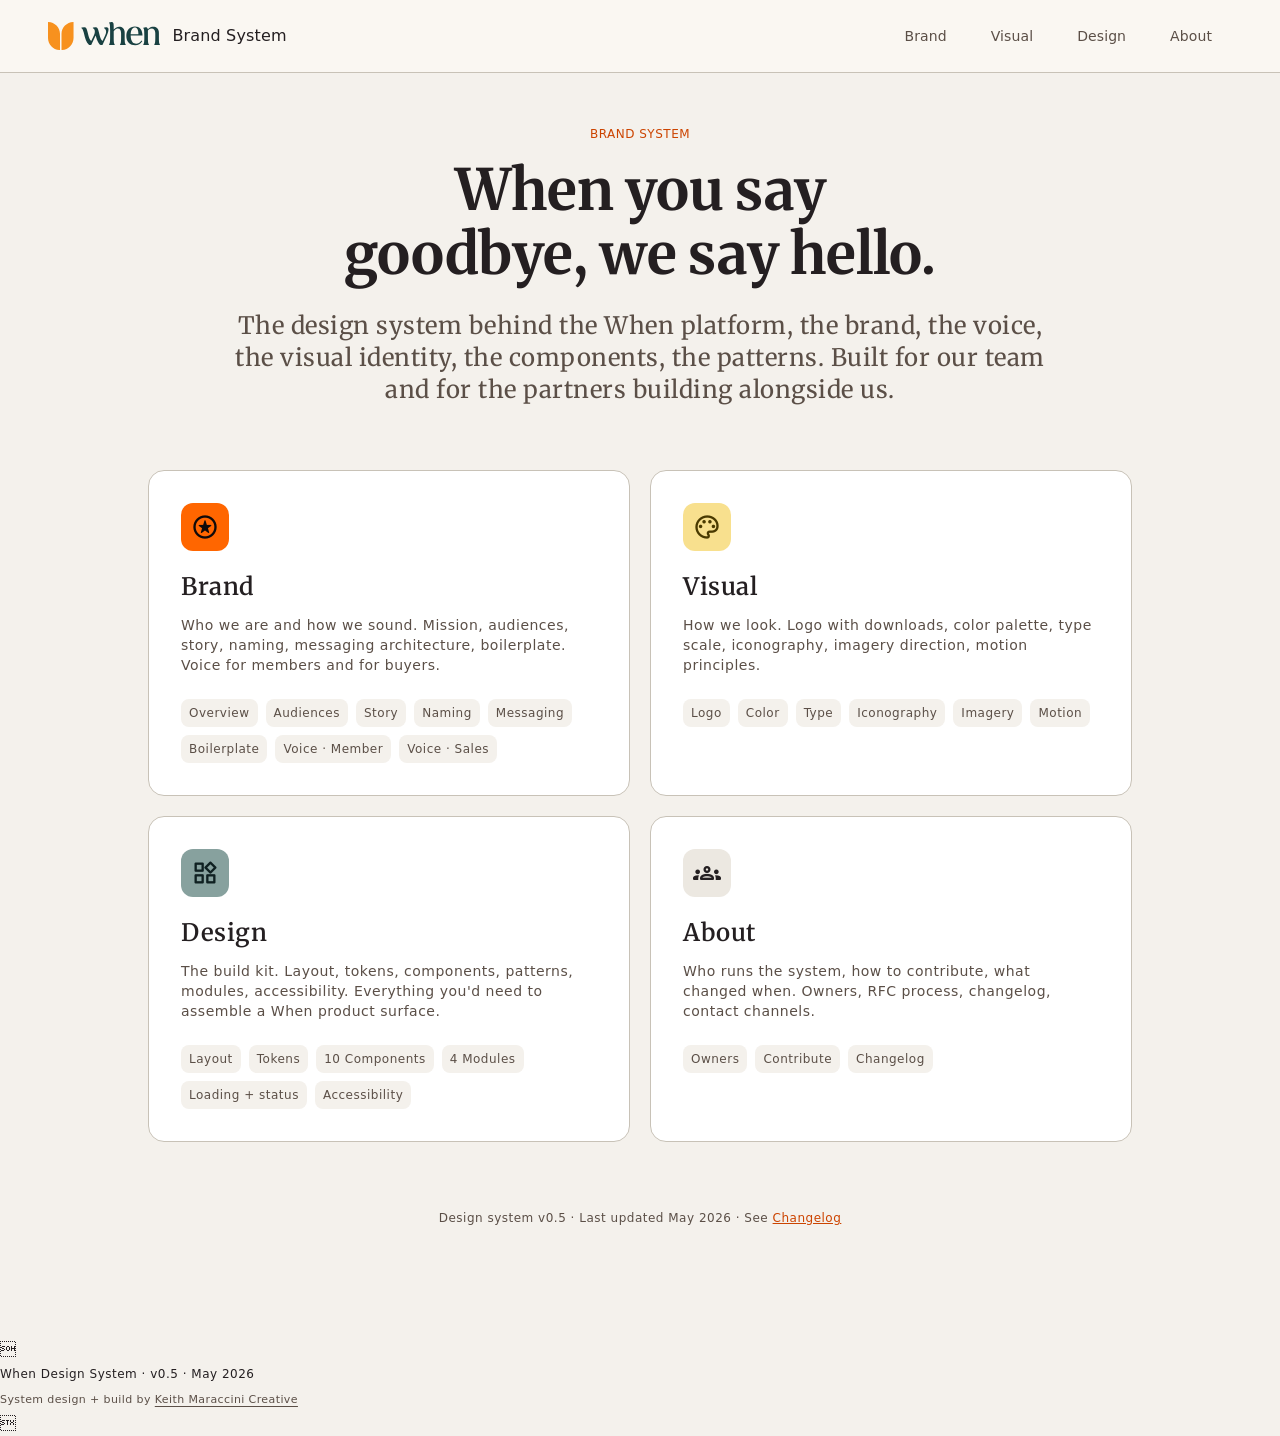
==== commit ba853e3d: "Rename home page nav title + eyebrow to 'Brand System' Co-Authored-By: Claude Opus 4.8 (1M context) " ====
--- a/index.html
+++ b/index.html
@@ -86,7 +86,7 @@
   <header class="app-header">
     <a class="app-header__brand" href="./index.html">
       <img src="when-logo.svg" alt="When" />
-      <span class="app-header__title">Design System</span>
+      <span class="app-header__title">Brand System</span>
     </a>
     <nav class="app-nav" aria-label="Primary">
       <a class="app-nav__link" href="./brand.html">Brand</a>
@@ -99,7 +99,7 @@
   <main class="landing">
 
     <section class="landing__hero">
-      <span class="page__eyebrow">Design System</span>
+      <span class="page__eyebrow">Brand System</span>
       <h1 class="page__title">When you say goodbye, we say hello.</h1>
       <p class="page__intro">
         The design system behind the When platform, the brand, the voice, the
